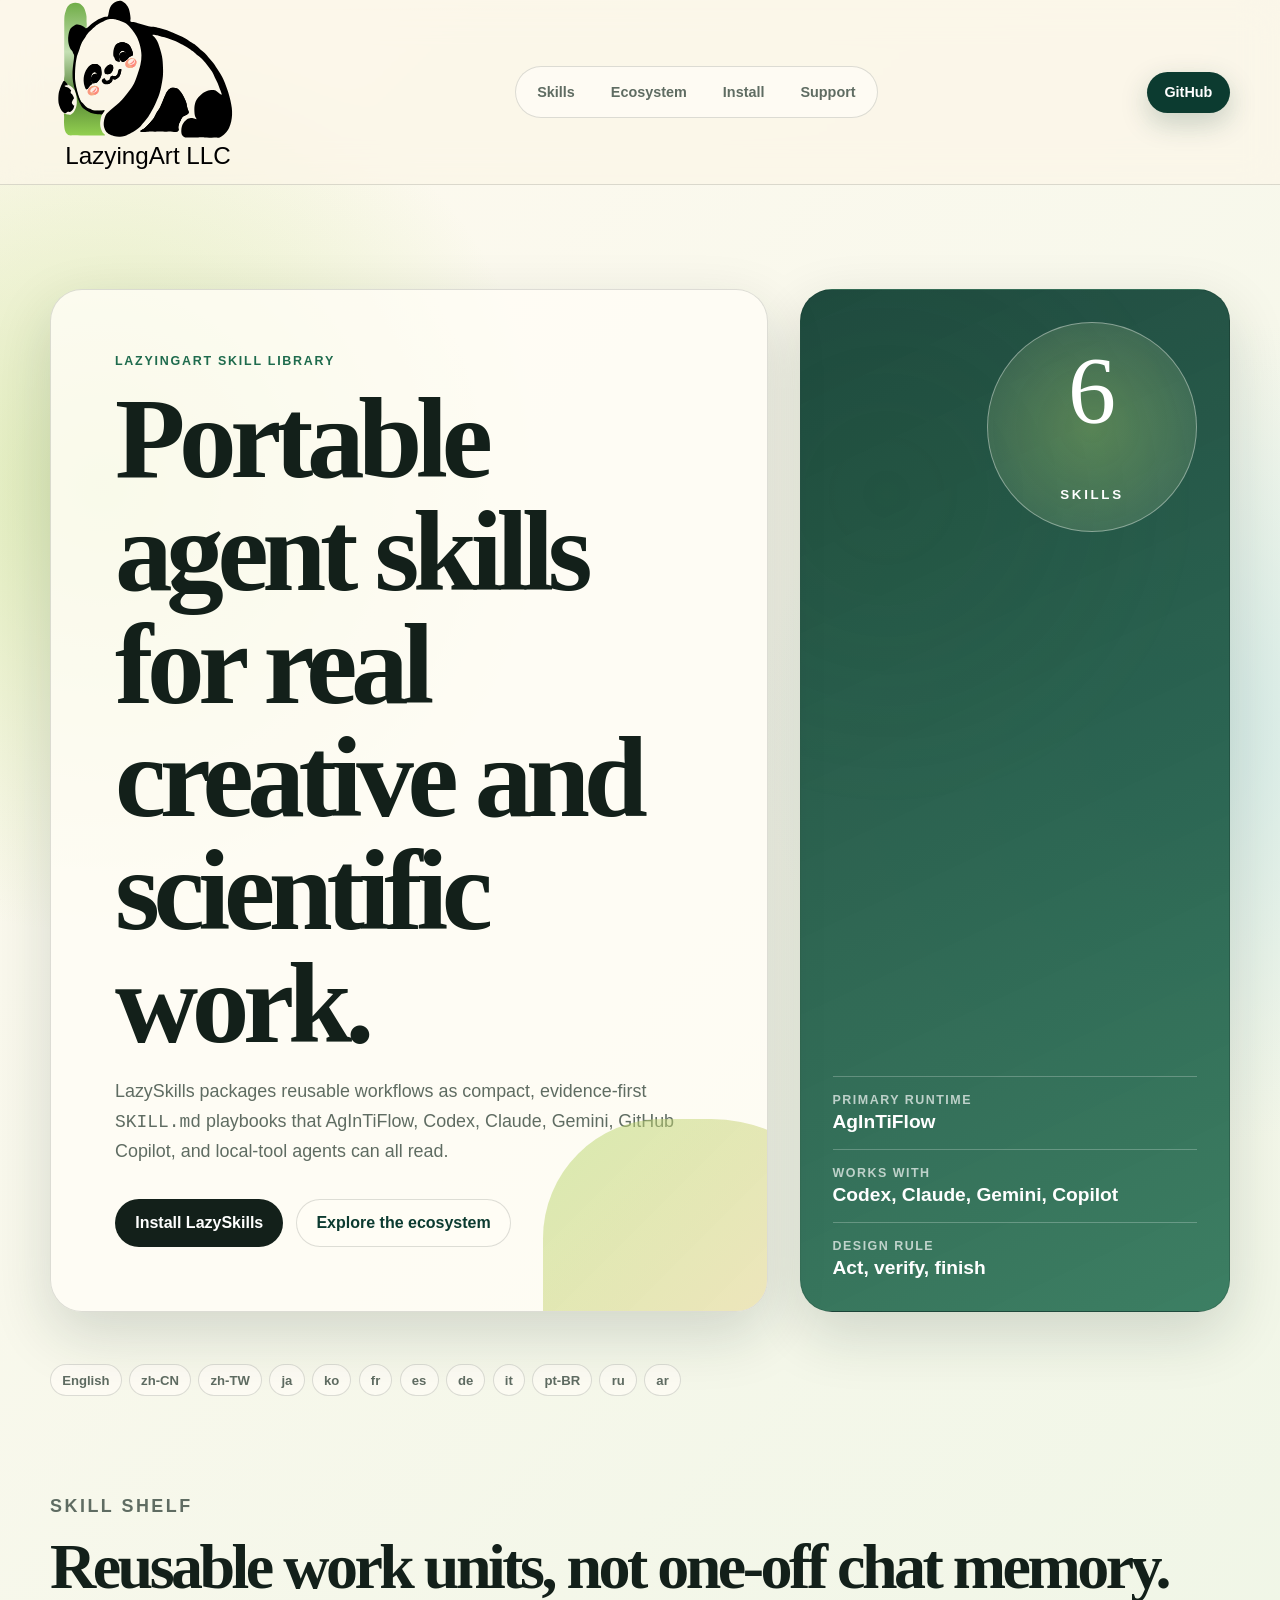
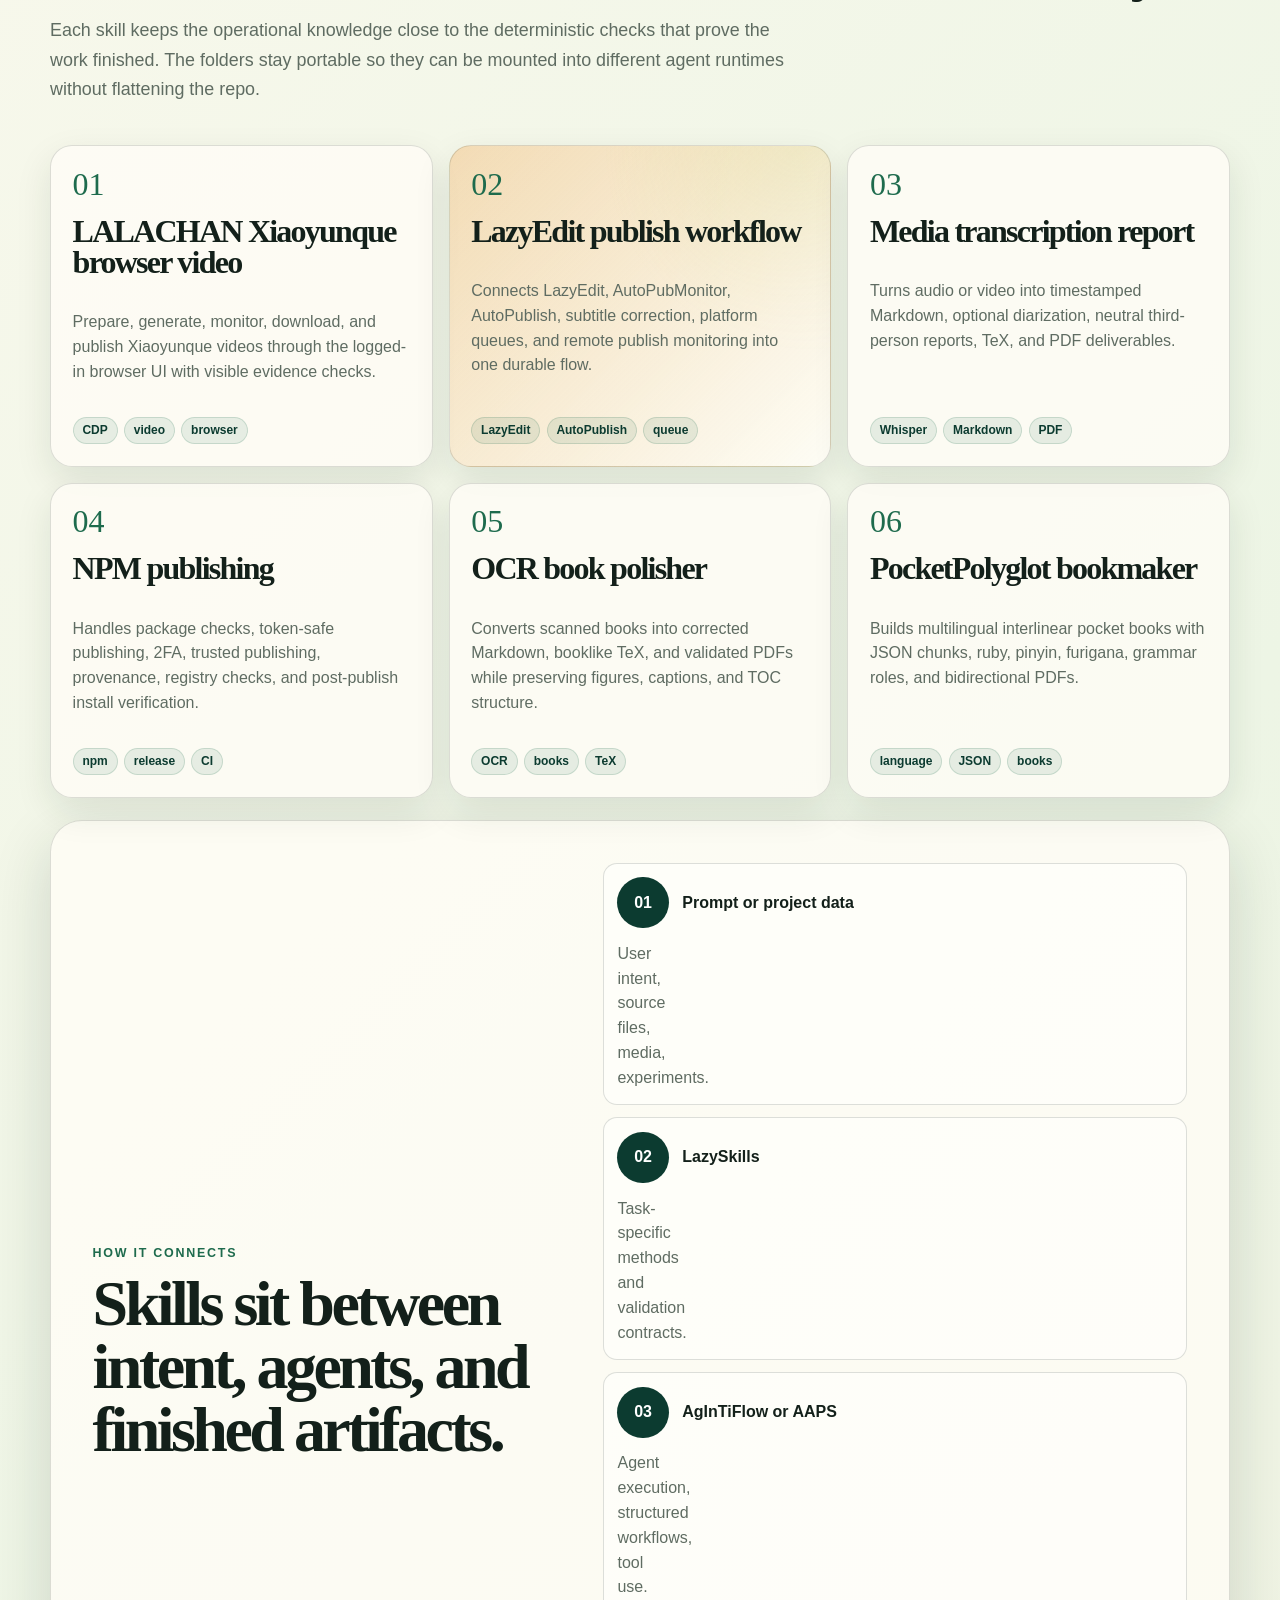
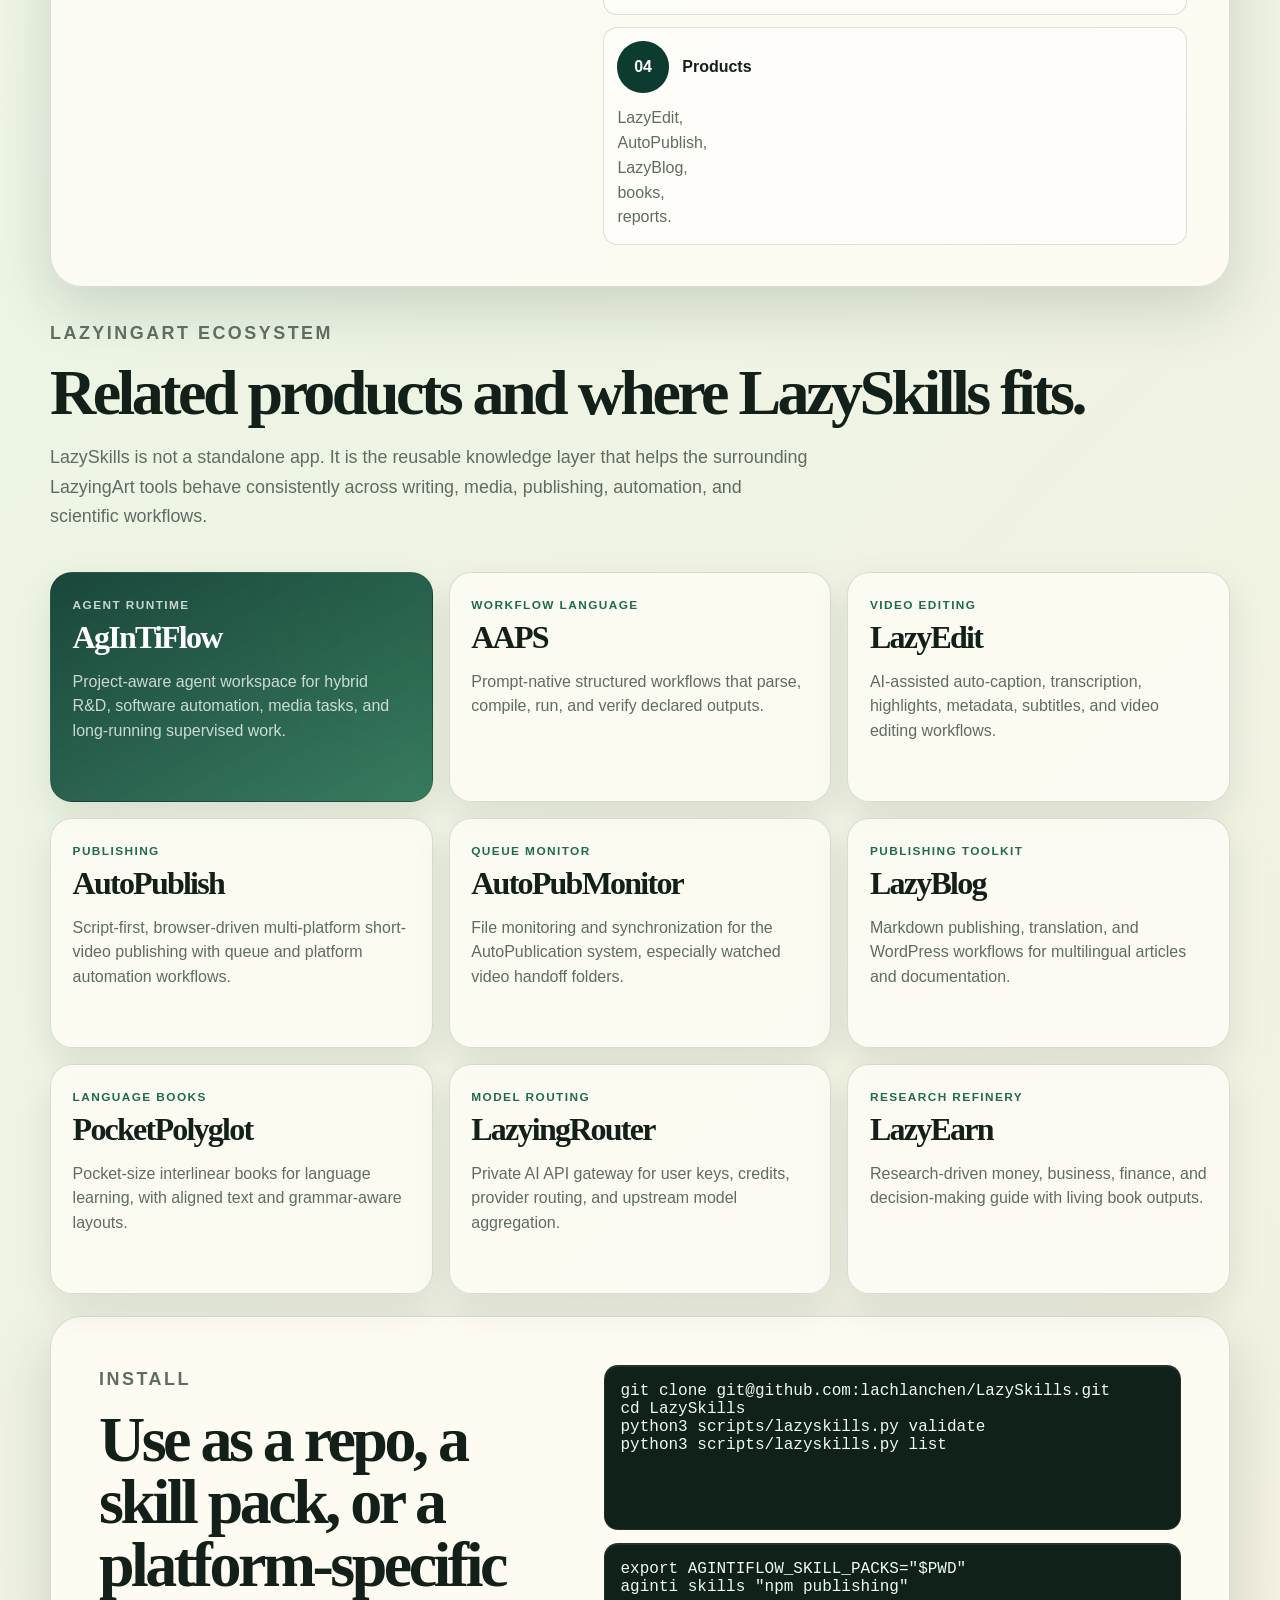
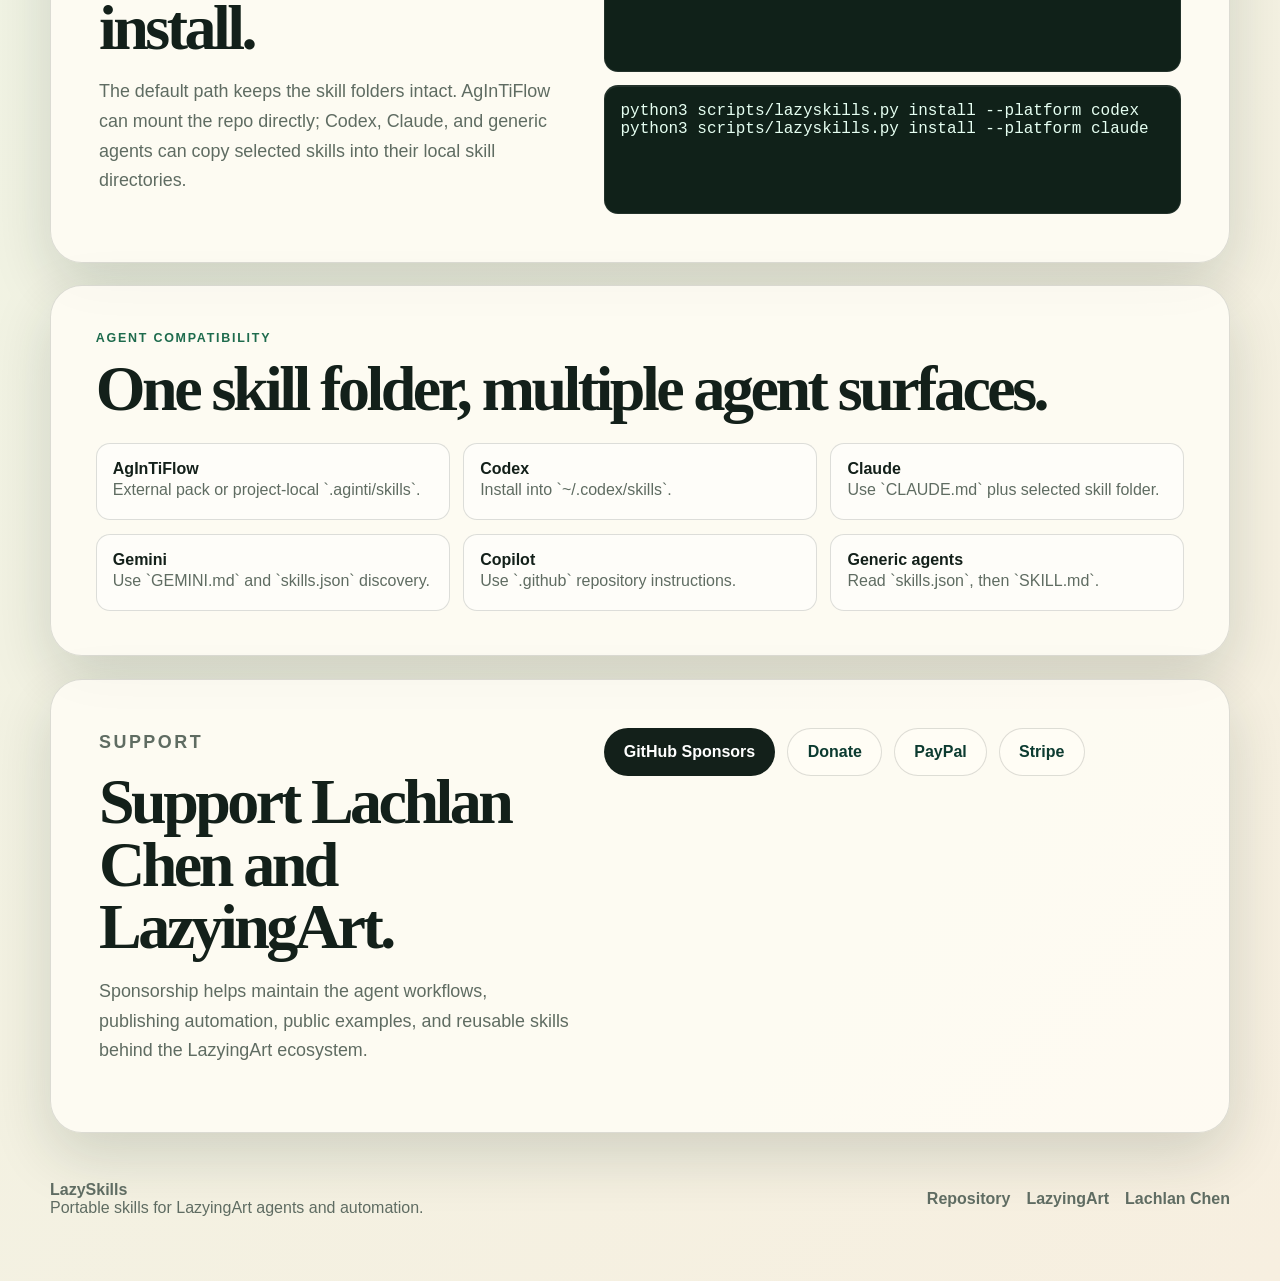
==== website/index.html @ 7372fc59 "Add LazySkills website" ====
<!doctype html>
<html lang="en">
  <head>
    <meta charset="utf-8">
    <meta name="viewport" content="width=device-width, initial-scale=1">
    <meta name="color-scheme" content="light">
    <meta
      name="description"
      content="LazySkills is the portable skill library for LazyingArt agents, creative automation, publishing, books, browser workflows, and evidence-based task completion."
    >
    <title>LazySkills | LazyingArt Agent Skills</title>
    <link rel="icon" href="assets/lazyingart-logo.svg" type="image/svg+xml">
    <link rel="stylesheet" href="styles.css">
  </head>
  <body>
    <a class="skip-link" href="#main">Skip to content</a>

    <header class="site-header">
      <nav class="nav-shell" aria-label="Primary navigation">
        <a class="brand" href="https://lazying.art" aria-label="LazyingArt home">
          <img src="assets/lazyingart-logo.svg" alt="LazyingArt logo">
        </a>
        <div class="nav-links">
          <a href="#skills">Skills</a>
          <a href="#ecosystem">Ecosystem</a>
          <a href="#install">Install</a>
          <a href="#support">Support</a>
        </div>
        <a class="nav-cta" href="https://github.com/lachlanchen/LazySkills">GitHub</a>
      </nav>
    </header>

    <main id="main">
      <section class="hero">
        <div class="hero-copy">
          <p class="eyebrow">LazyingArt skill library</p>
          <h1>Portable agent skills for real creative and scientific work.</h1>
          <p class="hero-lede">
            LazySkills packages reusable workflows as compact, evidence-first
            <code>SKILL.md</code> playbooks that AgInTiFlow, Codex, Claude, Gemini,
            GitHub Copilot, and local-tool agents can all read.
          </p>
          <div class="hero-actions" aria-label="Main actions">
            <a class="button primary" href="#install">Install LazySkills</a>
            <a class="button ghost" href="#ecosystem">Explore the ecosystem</a>
          </div>
        </div>
        <aside class="hero-card" aria-label="LazySkills summary">
          <div class="signal-ring">
            <span>6</span>
            <small>skills</small>
          </div>
          <dl class="hero-stats">
            <div>
              <dt>Primary runtime</dt>
              <dd>AgInTiFlow</dd>
            </div>
            <div>
              <dt>Works with</dt>
              <dd>Codex, Claude, Gemini, Copilot</dd>
            </div>
            <div>
              <dt>Design rule</dt>
              <dd>Act, verify, finish</dd>
            </div>
          </dl>
        </aside>
      </section>

      <section class="language-strip" aria-label="Readme languages">
        <a href="https://github.com/lachlanchen/LazySkills/blob/main/README.md">English</a>
        <a href="https://github.com/lachlanchen/LazySkills/blob/main/i18n/README.zh-CN.md">zh-CN</a>
        <a href="https://github.com/lachlanchen/LazySkills/blob/main/i18n/README.zh-TW.md">zh-TW</a>
        <a href="https://github.com/lachlanchen/LazySkills/blob/main/i18n/README.ja.md">ja</a>
        <a href="https://github.com/lachlanchen/LazySkills/blob/main/i18n/README.ko.md">ko</a>
        <a href="https://github.com/lachlanchen/LazySkills/blob/main/i18n/README.fr.md">fr</a>
        <a href="https://github.com/lachlanchen/LazySkills/blob/main/i18n/README.es.md">es</a>
        <a href="https://github.com/lachlanchen/LazySkills/blob/main/i18n/README.de.md">de</a>
        <a href="https://github.com/lachlanchen/LazySkills/blob/main/i18n/README.it.md">it</a>
        <a href="https://github.com/lachlanchen/LazySkills/blob/main/i18n/README.pt-BR.md">pt-BR</a>
        <a href="https://github.com/lachlanchen/LazySkills/blob/main/i18n/README.ru.md">ru</a>
        <a href="https://github.com/lachlanchen/LazySkills/blob/main/i18n/README.ar.md">ar</a>
      </section>

      <section class="section-intro" id="skills">
        <p class="eyebrow">Skill shelf</p>
        <h2>Reusable work units, not one-off chat memory.</h2>
        <p>
          Each skill keeps the operational knowledge close to the deterministic
          checks that prove the work finished. The folders stay portable so they
          can be mounted into different agent runtimes without flattening the repo.
        </p>
      </section>

      <section class="skill-grid" aria-label="LazySkills cards">
        <article class="skill-card">
          <span class="card-index">01</span>
          <h3>LALACHAN Xiaoyunque browser video</h3>
          <p>
            Prepare, generate, monitor, download, and publish Xiaoyunque videos
            through the logged-in browser UI with visible evidence checks.
          </p>
          <div class="tag-row">
            <span>CDP</span><span>video</span><span>browser</span>
          </div>
        </article>

        <article class="skill-card featured">
          <span class="card-index">02</span>
          <h3>LazyEdit publish workflow</h3>
          <p>
            Connects LazyEdit, AutoPubMonitor, AutoPublish, subtitle correction,
            platform queues, and remote publish monitoring into one durable flow.
          </p>
          <div class="tag-row">
            <span>LazyEdit</span><span>AutoPublish</span><span>queue</span>
          </div>
        </article>

        <article class="skill-card">
          <span class="card-index">03</span>
          <h3>Media transcription report</h3>
          <p>
            Turns audio or video into timestamped Markdown, optional diarization,
            neutral third-person reports, TeX, and PDF deliverables.
          </p>
          <div class="tag-row">
            <span>Whisper</span><span>Markdown</span><span>PDF</span>
          </div>
        </article>

        <article class="skill-card">
          <span class="card-index">04</span>
          <h3>NPM publishing</h3>
          <p>
            Handles package checks, token-safe publishing, 2FA, trusted publishing,
            provenance, registry checks, and post-publish install verification.
          </p>
          <div class="tag-row">
            <span>npm</span><span>release</span><span>CI</span>
          </div>
        </article>

        <article class="skill-card">
          <span class="card-index">05</span>
          <h3>OCR book polisher</h3>
          <p>
            Converts scanned books into corrected Markdown, booklike TeX, and
            validated PDFs while preserving figures, captions, and TOC structure.
          </p>
          <div class="tag-row">
            <span>OCR</span><span>books</span><span>TeX</span>
          </div>
        </article>

        <article class="skill-card">
          <span class="card-index">06</span>
          <h3>PocketPolyglot bookmaker</h3>
          <p>
            Builds multilingual interlinear pocket books with JSON chunks,
            ruby, pinyin, furigana, grammar roles, and bidirectional PDFs.
          </p>
          <div class="tag-row">
            <span>language</span><span>JSON</span><span>books</span>
          </div>
        </article>
      </section>

      <section class="workflow-band" aria-label="How LazySkills connects products">
        <div>
          <p class="eyebrow">How it connects</p>
          <h2>Skills sit between intent, agents, and finished artifacts.</h2>
        </div>
        <ol class="flow-steps">
          <li><strong>Prompt or project data</strong><span>User intent, source files, media, experiments.</span></li>
          <li><strong>LazySkills</strong><span>Task-specific methods and validation contracts.</span></li>
          <li><strong>AgInTiFlow or AAPS</strong><span>Agent execution, structured workflows, tool use.</span></li>
          <li><strong>Products</strong><span>LazyEdit, AutoPublish, LazyBlog, books, reports.</span></li>
        </ol>
      </section>

      <section class="section-intro" id="ecosystem">
        <p class="eyebrow">LazyingArt ecosystem</p>
        <h2>Related products and where LazySkills fits.</h2>
        <p>
          LazySkills is not a standalone app. It is the reusable knowledge layer
          that helps the surrounding LazyingArt tools behave consistently across
          writing, media, publishing, automation, and scientific workflows.
        </p>
      </section>

      <section class="ecosystem-grid" aria-label="LazyingArt products">
        <a class="product-card anchor-card" href="https://flow.lazying.art">
          <span>Agent runtime</span>
          <h3>AgInTiFlow</h3>
          <p>Project-aware agent workspace for hybrid R&amp;D, software automation, media tasks, and long-running supervised work.</p>
        </a>
        <a class="product-card" href="https://aaps.lazying.art">
          <span>Workflow language</span>
          <h3>AAPS</h3>
          <p>Prompt-native structured workflows that parse, compile, run, and verify declared outputs.</p>
        </a>
        <a class="product-card" href="https://studio.lazying.art/">
          <span>Video editing</span>
          <h3>LazyEdit</h3>
          <p>AI-assisted auto-caption, transcription, highlights, metadata, subtitles, and video editing workflows.</p>
        </a>
        <a class="product-card" href="https://github.com/lachlanchen/AutoPublish">
          <span>Publishing</span>
          <h3>AutoPublish</h3>
          <p>Script-first, browser-driven multi-platform short-video publishing with queue and platform automation workflows.</p>
        </a>
        <a class="product-card" href="https://github.com/lachlanchen/AutoPubMonitor">
          <span>Queue monitor</span>
          <h3>AutoPubMonitor</h3>
          <p>File monitoring and synchronization for the AutoPublication system, especially watched video handoff folders.</p>
        </a>
        <a class="product-card" href="https://blog.lazying.art">
          <span>Publishing toolkit</span>
          <h3>LazyBlog</h3>
          <p>Markdown publishing, translation, and WordPress workflows for multilingual articles and documentation.</p>
        </a>
        <a class="product-card" href="https://learn.lazying.art">
          <span>Language books</span>
          <h3>PocketPolyglot</h3>
          <p>Pocket-size interlinear books for language learning, with aligned text and grammar-aware layouts.</p>
        </a>
        <a class="product-card" href="https://router.lazying.art">
          <span>Model routing</span>
          <h3>LazyingRouter</h3>
          <p>Private AI API gateway for user keys, credits, provider routing, and upstream model aggregation.</p>
        </a>
        <a class="product-card" href="https://earn.lazying.art">
          <span>Research refinery</span>
          <h3>LazyEarn</h3>
          <p>Research-driven money, business, finance, and decision-making guide with living book outputs.</p>
        </a>
      </section>

      <section class="install-panel" id="install">
        <div>
          <p class="eyebrow">Install</p>
          <h2>Use as a repo, a skill pack, or a platform-specific install.</h2>
          <p>
            The default path keeps the skill folders intact. AgInTiFlow can mount
            the repo directly; Codex, Claude, and generic agents can copy selected
            skills into their local skill directories.
          </p>
        </div>
        <div class="code-stack">
          <pre><code>git clone git@github.com:lachlanchen/LazySkills.git
cd LazySkills
python3 scripts/lazyskills.py validate
python3 scripts/lazyskills.py list</code></pre>
          <pre><code>export AGINTIFLOW_SKILL_PACKS="$PWD"
aginti skills "npm publishing"</code></pre>
          <pre><code>python3 scripts/lazyskills.py install --platform codex
python3 scripts/lazyskills.py install --platform claude</code></pre>
        </div>
      </section>

      <section class="platform-panel">
        <p class="eyebrow">Agent compatibility</p>
        <h2>One skill folder, multiple agent surfaces.</h2>
        <div class="platform-grid">
          <div><strong>AgInTiFlow</strong><span>External pack or project-local `.aginti/skills`.</span></div>
          <div><strong>Codex</strong><span>Install into `~/.codex/skills`.</span></div>
          <div><strong>Claude</strong><span>Use `CLAUDE.md` plus selected skill folder.</span></div>
          <div><strong>Gemini</strong><span>Use `GEMINI.md` and `skills.json` discovery.</span></div>
          <div><strong>Copilot</strong><span>Use `.github` repository instructions.</span></div>
          <div><strong>Generic agents</strong><span>Read `skills.json`, then `SKILL.md`.</span></div>
        </div>
      </section>

      <section class="support-panel" id="support">
        <div>
          <p class="eyebrow">Support</p>
          <h2>Support Lachlan Chen and LazyingArt.</h2>
          <p>
            Sponsorship helps maintain the agent workflows, publishing automation,
            public examples, and reusable skills behind the LazyingArt ecosystem.
          </p>
        </div>
        <div class="support-actions">
          <a class="button primary" href="https://github.com/sponsors/lachlanchen">GitHub Sponsors</a>
          <a class="button ghost" href="https://chat.lazying.art/donate">Donate</a>
          <a class="button ghost" href="https://paypal.me/RongzhouChen">PayPal</a>
          <a class="button ghost" href="https://buy.stripe.com/aFadR8gIaflgfQV6T4fw400">Stripe</a>
        </div>
      </section>
    </main>

    <footer class="site-footer">
      <div>
        <strong>LazySkills</strong>
        <span>Portable skills for LazyingArt agents and automation.</span>
      </div>
      <div class="footer-links">
        <a href="https://github.com/lachlanchen/LazySkills">Repository</a>
        <a href="https://lazying.art">LazyingArt</a>
        <a href="https://github.com/lachlanchen">Lachlan Chen</a>
      </div>
    </footer>
  </body>
</html>
---- website/styles.css ----
:root {
  --ink: #13201a;
  --muted: #5f6c62;
  --paper: #fbf6e8;
  --paper-strong: #fffdf6;
  --bamboo: #1e6b4d;
  --bamboo-dark: #0c3b30;
  --leaf: #b8d973;
  --sun: #f2b66d;
  --sky: #cde8e6;
  --line: rgba(19, 32, 26, 0.14);
  --shadow: 0 22px 60px rgba(20, 46, 34, 0.16);
  --radius-xl: 32px;
  --radius-lg: 22px;
  --radius-md: 14px;
  font-family: "Avenir Next", "Trebuchet MS", "Segoe UI", sans-serif;
}

* {
  box-sizing: border-box;
}

html {
  scroll-behavior: smooth;
}

body {
  margin: 0;
  color: var(--ink);
  background:
    radial-gradient(circle at 8% 8%, rgba(184, 217, 115, 0.45), transparent 28rem),
    radial-gradient(circle at 92% 12%, rgba(205, 232, 230, 0.8), transparent 26rem),
    linear-gradient(135deg, #fffaf0 0%, #edf5e5 48%, #f7efe0 100%);
  min-height: 100vh;
}

body::before {
  content: "";
  position: fixed;
  inset: 0;
  pointer-events: none;
  opacity: 0.35;
  background-image:
    linear-gradient(120deg, rgba(30, 107, 77, 0.05) 0 1px, transparent 1px 22px),
    linear-gradient(30deg, rgba(19, 32, 26, 0.04) 0 1px, transparent 1px 28px);
  z-index: -1;
}

a {
  color: inherit;
}

code,
pre {
  font-family: "SFMono-Regular", "Cascadia Mono", "Liberation Mono", monospace;
}

.skip-link {
  position: absolute;
  left: 1rem;
  top: -4rem;
  z-index: 10;
  background: var(--ink);
  color: white;
  padding: 0.7rem 1rem;
  border-radius: var(--radius-md);
}

.skip-link:focus {
  top: 1rem;
}

.site-header {
  position: sticky;
  top: 0;
  z-index: 5;
  backdrop-filter: blur(18px);
  background: rgba(251, 246, 232, 0.72);
  border-bottom: 1px solid var(--line);
}

.nav-shell,
.hero,
.language-strip,
.section-intro,
.skill-grid,
.workflow-band,
.ecosystem-grid,
.install-panel,
.platform-panel,
.support-panel,
.site-footer {
  width: min(1180px, calc(100% - 40px));
  margin-inline: auto;
}

.nav-shell {
  min-height: 78px;
  display: flex;
  align-items: center;
  justify-content: space-between;
  gap: 1rem;
}

.brand {
  display: inline-flex;
  align-items: center;
  text-decoration: none;
}

.brand img {
  width: 196px;
  max-width: 42vw;
  height: auto;
}

.nav-links {
  display: flex;
  align-items: center;
  gap: 0.25rem;
  padding: 0.35rem;
  border: 1px solid var(--line);
  border-radius: 999px;
  background: rgba(255, 253, 246, 0.75);
}

.nav-links a,
.nav-cta {
  text-decoration: none;
  font-weight: 800;
  font-size: 0.9rem;
}

.nav-links a {
  padding: 0.72rem 1rem;
  border-radius: 999px;
  color: var(--muted);
}

.nav-links a:hover {
  background: rgba(30, 107, 77, 0.1);
  color: var(--bamboo-dark);
}

.nav-cta {
  color: #fff;
  background: var(--bamboo-dark);
  padding: 0.78rem 1.1rem;
  border-radius: 999px;
  box-shadow: 0 10px 28px rgba(12, 59, 48, 0.22);
}

.hero {
  display: grid;
  grid-template-columns: minmax(0, 1.25fr) minmax(320px, 0.75fr);
  gap: 2rem;
  padding: 6.5rem 0 2rem;
  align-items: stretch;
}

.hero-copy,
.hero-card,
.workflow-band,
.install-panel,
.platform-panel,
.support-panel {
  border: 1px solid var(--line);
  background: rgba(255, 253, 246, 0.82);
  box-shadow: var(--shadow);
}

.hero-copy {
  padding: clamp(2.2rem, 5vw, 4.6rem);
  border-radius: var(--radius-xl);
  position: relative;
  overflow: hidden;
}

.hero-copy::after {
  content: "";
  position: absolute;
  width: 20rem;
  height: 20rem;
  border-radius: 44% 56% 62% 38%;
  right: -6rem;
  bottom: -8rem;
  background: linear-gradient(135deg, rgba(184, 217, 115, 0.55), rgba(242, 182, 109, 0.36));
}

.eyebrow {
  margin: 0 0 0.85rem;
  text-transform: uppercase;
  letter-spacing: 0.14em;
  font-weight: 900;
  color: var(--bamboo);
  font-size: 0.78rem;
}

h1,
h2,
h3 {
  margin: 0;
  line-height: 0.98;
  letter-spacing: -0.055em;
  font-family: Georgia, "Palatino Linotype", serif;
}

h1 {
  max-width: 860px;
  font-size: clamp(3.2rem, 9vw, 7.6rem);
}

h2 {
  font-size: clamp(2.2rem, 5vw, 4.3rem);
}

h3 {
  font-size: clamp(1.4rem, 2.6vw, 2rem);
}

.hero-lede,
.section-intro p,
.install-panel p,
.support-panel p {
  max-width: 760px;
  color: var(--muted);
  font-size: clamp(1.05rem, 1.4vw, 1.28rem);
  line-height: 1.65;
}

.hero-actions {
  position: relative;
  z-index: 1;
  display: flex;
  flex-wrap: wrap;
  gap: 0.8rem;
  margin-top: 2rem;
}

.button {
  display: inline-flex;
  justify-content: center;
  align-items: center;
  min-height: 48px;
  padding: 0.85rem 1.2rem;
  border-radius: 999px;
  text-decoration: none;
  font-weight: 900;
  border: 1px solid transparent;
}

.button.primary {
  background: var(--ink);
  color: #fff;
}

.button.ghost {
  color: var(--bamboo-dark);
  background: rgba(255, 253, 246, 0.7);
  border-color: var(--line);
}

.hero-card {
  border-radius: var(--radius-xl);
  padding: 2rem;
  display: grid;
  align-content: space-between;
  min-height: 480px;
  background:
    linear-gradient(155deg, rgba(12, 59, 48, 0.92), rgba(30, 107, 77, 0.86)),
    radial-gradient(circle at 20% 20%, rgba(184, 217, 115, 0.4), transparent 20rem);
  color: #fff;
}

.signal-ring {
  width: 210px;
  aspect-ratio: 1;
  border: 1px solid rgba(255, 255, 255, 0.38);
  border-radius: 50%;
  display: grid;
  place-items: center;
  justify-self: end;
  background: radial-gradient(circle, rgba(184, 217, 115, 0.35), rgba(255, 255, 255, 0.08));
}

.signal-ring span {
  display: block;
  font-size: 6rem;
  line-height: 0.8;
  font-family: Georgia, "Palatino Linotype", serif;
}

.signal-ring small {
  display: block;
  text-transform: uppercase;
  letter-spacing: 0.2em;
  font-weight: 900;
}

.hero-stats {
  display: grid;
  gap: 1rem;
  margin: 0;
}

.hero-stats div {
  padding-top: 1rem;
  border-top: 1px solid rgba(255, 255, 255, 0.24);
}

.hero-stats dt {
  color: rgba(255, 255, 255, 0.68);
  font-size: 0.78rem;
  text-transform: uppercase;
  letter-spacing: 0.12em;
  font-weight: 900;
}

.hero-stats dd {
  margin: 0.25rem 0 0;
  font-size: 1.2rem;
  font-weight: 900;
}

.language-strip {
  display: flex;
  flex-wrap: wrap;
  gap: 0.45rem;
  padding: 1.25rem 0 4rem;
}

.language-strip a {
  text-decoration: none;
  border: 1px solid var(--line);
  background: rgba(255, 253, 246, 0.68);
  padding: 0.48rem 0.7rem;
  border-radius: 999px;
  font-size: 0.82rem;
  font-weight: 900;
  color: var(--muted);
}

.section-intro {
  padding: 2rem 0 1.4rem;
}

.skill-grid {
  display: grid;
  grid-template-columns: repeat(3, minmax(0, 1fr));
  gap: 1rem;
}

.skill-card,
.product-card {
  border: 1px solid var(--line);
  border-radius: var(--radius-lg);
  background: rgba(255, 253, 246, 0.78);
  box-shadow: 0 14px 36px rgba(20, 46, 34, 0.1);
}

.skill-card {
  padding: 1.35rem;
  min-height: 300px;
  display: flex;
  flex-direction: column;
  gap: 1rem;
}

.skill-card.featured {
  background:
    linear-gradient(135deg, rgba(242, 182, 109, 0.42), rgba(255, 253, 246, 0.88)),
    radial-gradient(circle at 95% 0%, rgba(184, 217, 115, 0.42), transparent 13rem);
}

.card-index {
  color: var(--bamboo);
  font-family: Georgia, "Palatino Linotype", serif;
  font-size: 2rem;
  line-height: 1;
}

.skill-card p,
.product-card p,
.flow-steps span,
.platform-grid span {
  color: var(--muted);
  line-height: 1.55;
}

.tag-row {
  display: flex;
  flex-wrap: wrap;
  gap: 0.4rem;
  margin-top: auto;
}

.tag-row span {
  font-size: 0.75rem;
  font-weight: 900;
  color: var(--bamboo-dark);
  background: rgba(30, 107, 77, 0.1);
  border: 1px solid rgba(30, 107, 77, 0.16);
  padding: 0.35rem 0.55rem;
  border-radius: 999px;
}

.workflow-band {
  margin-top: 1.4rem;
  padding: clamp(1.5rem, 4vw, 2.6rem);
  border-radius: var(--radius-xl);
  display: grid;
  grid-template-columns: 0.9fr 1.1fr;
  gap: 2rem;
  align-items: center;
}

.flow-steps {
  list-style: none;
  margin: 0;
  padding: 0;
  display: grid;
  gap: 0.75rem;
  counter-reset: flow;
}

.flow-steps li {
  counter-increment: flow;
  display: grid;
  grid-template-columns: 3.2rem 1fr;
  gap: 0.85rem;
  align-items: center;
  padding: 0.85rem;
  border: 1px solid var(--line);
  border-radius: var(--radius-md);
  background: rgba(255, 255, 255, 0.52);
}

.flow-steps li::before {
  content: counter(flow, decimal-leading-zero);
  display: grid;
  place-items: center;
  width: 3.2rem;
  aspect-ratio: 1;
  border-radius: 50%;
  background: var(--bamboo-dark);
  color: #fff;
  font-weight: 900;
}

.flow-steps strong,
.flow-steps span {
  display: block;
}

.ecosystem-grid {
  display: grid;
  grid-template-columns: repeat(3, minmax(0, 1fr));
  gap: 1rem;
}

.product-card {
  display: block;
  min-height: 230px;
  padding: 1.35rem;
  text-decoration: none;
  transition: transform 180ms ease, box-shadow 180ms ease, border-color 180ms ease;
}

.product-card:hover {
  transform: translateY(-4px);
  border-color: rgba(30, 107, 77, 0.45);
  box-shadow: 0 24px 58px rgba(20, 46, 34, 0.16);
}

.product-card span {
  color: var(--bamboo);
  text-transform: uppercase;
  letter-spacing: 0.12em;
  font-weight: 900;
  font-size: 0.74rem;
}

.product-card h3 {
  margin-top: 0.6rem;
}

.anchor-card {
  background:
    linear-gradient(150deg, rgba(12, 59, 48, 0.94), rgba(30, 107, 77, 0.88)),
    radial-gradient(circle at 90% 20%, rgba(184, 217, 115, 0.35), transparent 10rem);
  color: #fff;
}

.anchor-card p,
.anchor-card span {
  color: rgba(255, 255, 255, 0.76);
}

.install-panel,
.support-panel {
  margin-top: 1.4rem;
  padding: clamp(1.5rem, 4vw, 3rem);
  border-radius: var(--radius-xl);
  display: grid;
  grid-template-columns: 0.9fr 1.1fr;
  gap: 2rem;
}

.code-stack {
  display: grid;
  gap: 0.8rem;
}

pre {
  margin: 0;
  padding: 1rem;
  overflow-x: auto;
  border-radius: var(--radius-md);
  color: #e6fff2;
  background: #102119;
  border: 1px solid rgba(255, 255, 255, 0.08);
  box-shadow: inset 0 1px rgba(255, 255, 255, 0.08);
}

.platform-panel {
  margin-top: 1.4rem;
  padding: clamp(1.5rem, 4vw, 2.8rem);
  border-radius: var(--radius-xl);
}

.platform-grid {
  display: grid;
  grid-template-columns: repeat(3, minmax(0, 1fr));
  gap: 0.85rem;
  margin-top: 1.4rem;
}

.platform-grid div {
  padding: 1rem;
  border: 1px solid var(--line);
  border-radius: var(--radius-md);
  background: rgba(255, 255, 255, 0.5);
}

.platform-grid strong,
.platform-grid span {
  display: block;
}

.support-actions {
  display: flex;
  flex-wrap: wrap;
  align-content: start;
  gap: 0.75rem;
}

.site-footer {
  padding: 3rem 0 4rem;
  display: flex;
  align-items: center;
  justify-content: space-between;
  gap: 1rem;
  color: var(--muted);
}

.site-footer strong,
.site-footer span {
  display: block;
}

.footer-links {
  display: flex;
  flex-wrap: wrap;
  gap: 1rem;
}

.footer-links a {
  font-weight: 900;
  text-decoration: none;
}

@media (max-width: 900px) {
  .nav-shell {
    flex-wrap: wrap;
    padding: 0.85rem 0;
  }

  .nav-links {
    order: 3;
    width: 100%;
    justify-content: center;
    overflow-x: auto;
  }

  .hero,
  .workflow-band,
  .install-panel,
  .support-panel {
    grid-template-columns: 1fr;
  }

  .hero {
    padding-top: 3rem;
  }

  .hero-card {
    min-height: 360px;
  }

  .skill-grid,
  .ecosystem-grid,
  .platform-grid {
    grid-template-columns: 1fr;
  }

  .site-footer {
    align-items: flex-start;
    flex-direction: column;
  }
}

@media (max-width: 560px) {
  .nav-shell,
  .hero,
  .language-strip,
  .section-intro,
  .skill-grid,
  .workflow-band,
  .ecosystem-grid,
  .install-panel,
  .platform-panel,
  .support-panel,
  .site-footer {
    width: min(100% - 24px, 1180px);
  }

  .nav-links a {
    padding-inline: 0.72rem;
  }

  .signal-ring {
    width: 170px;
    justify-self: start;
  }

  h1 {
    font-size: clamp(2.8rem, 16vw, 4.8rem);
  }
}
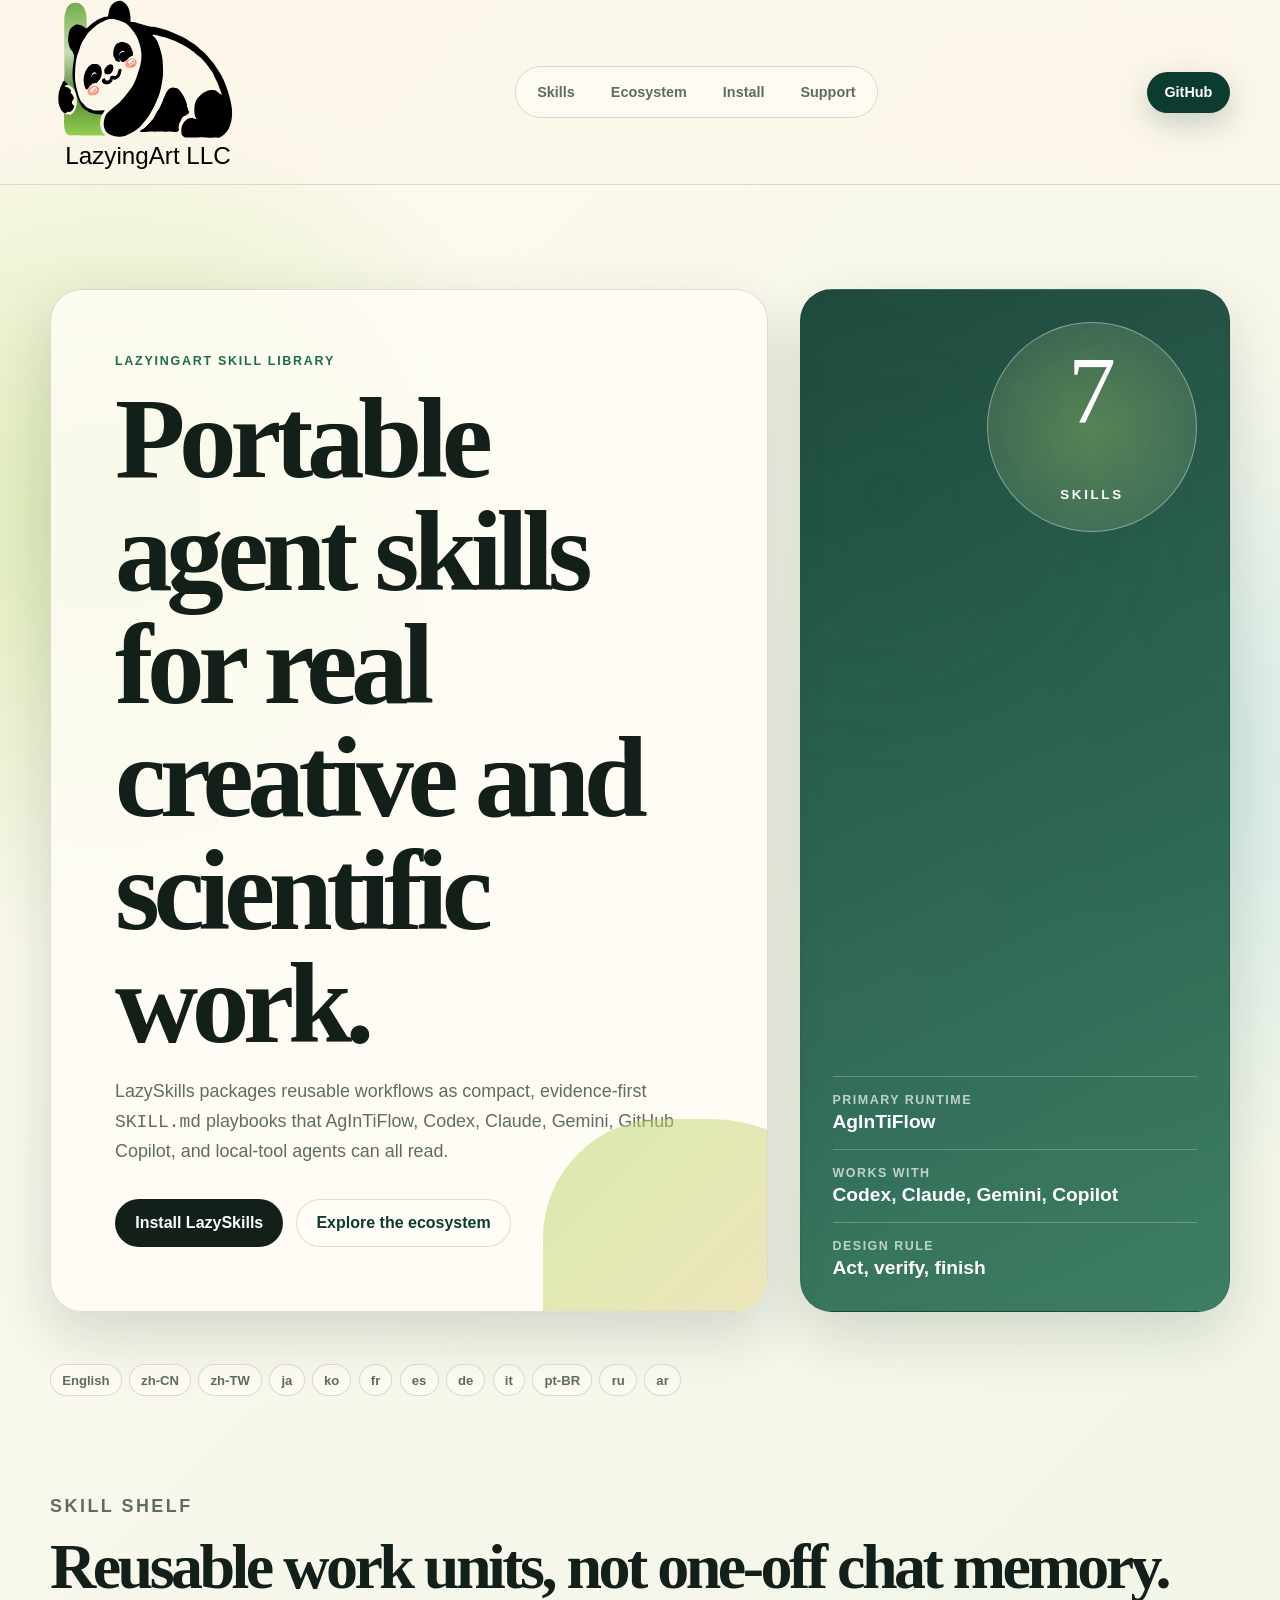
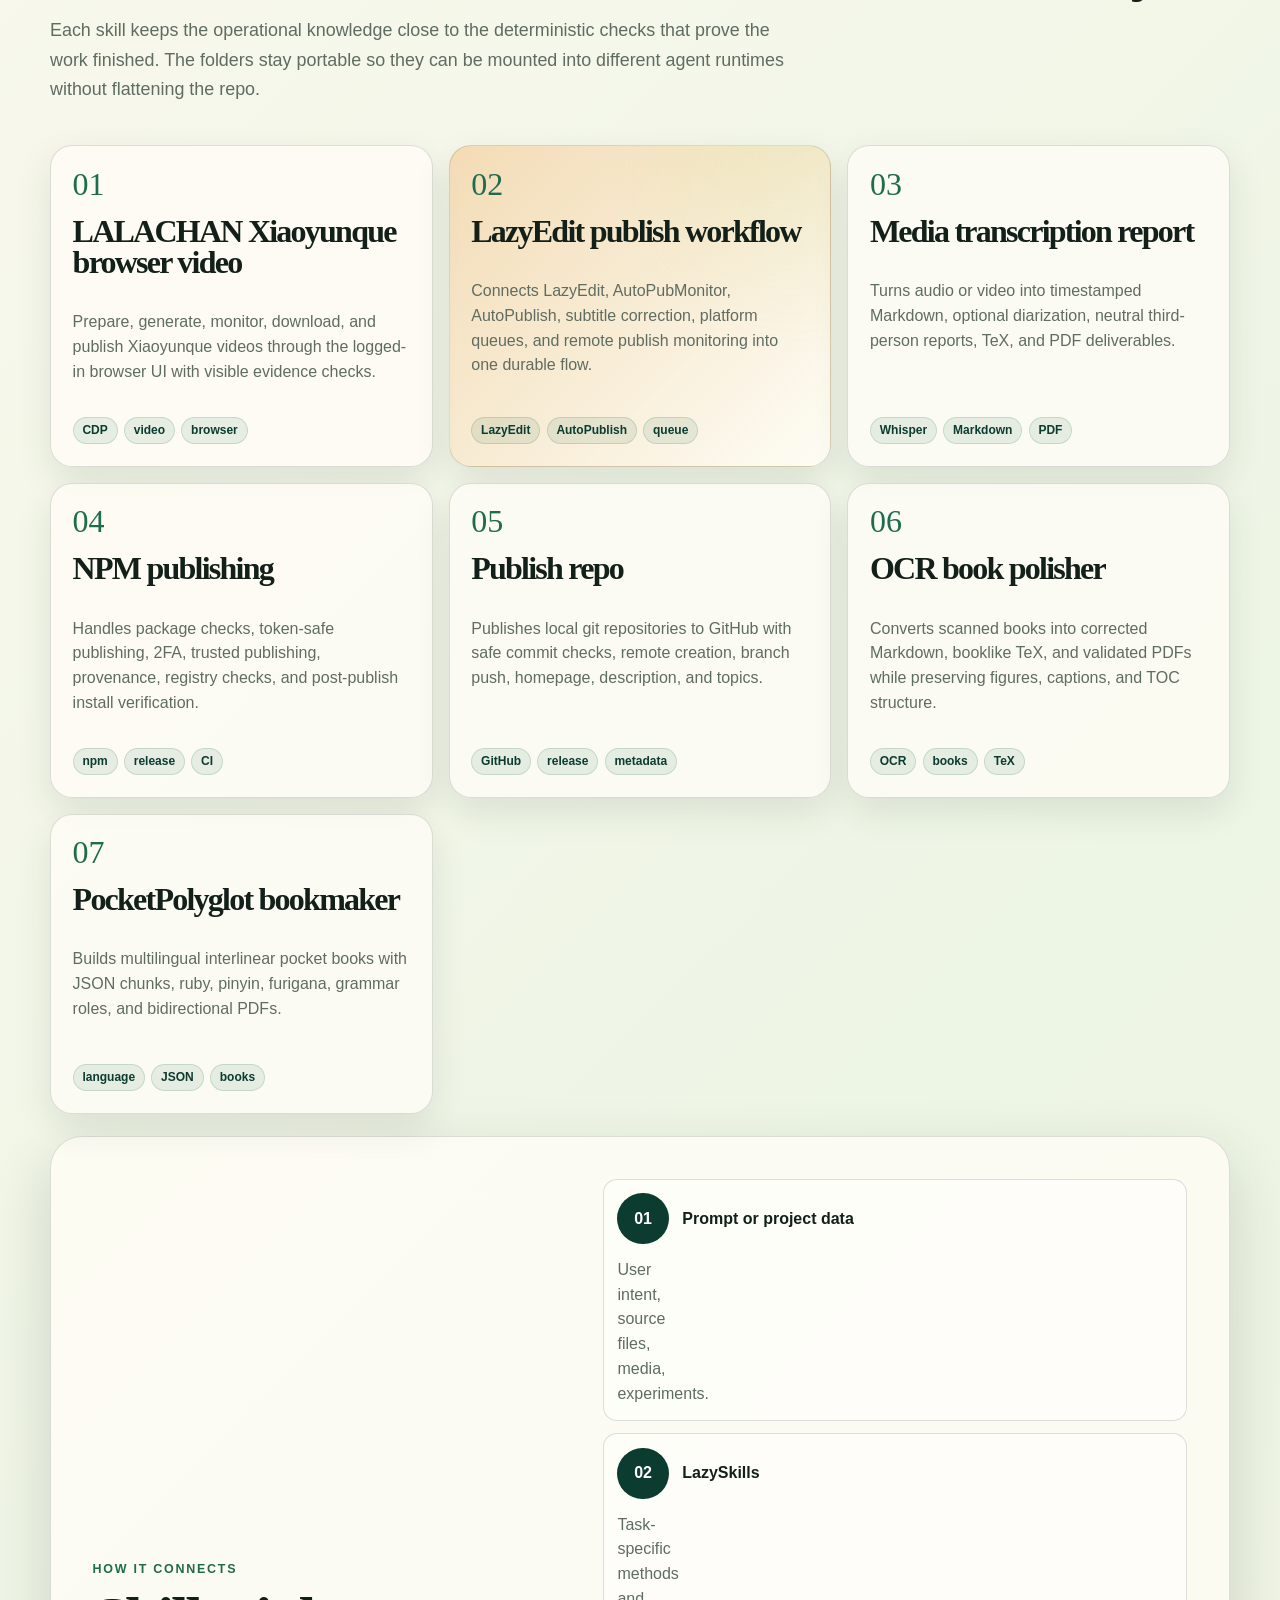
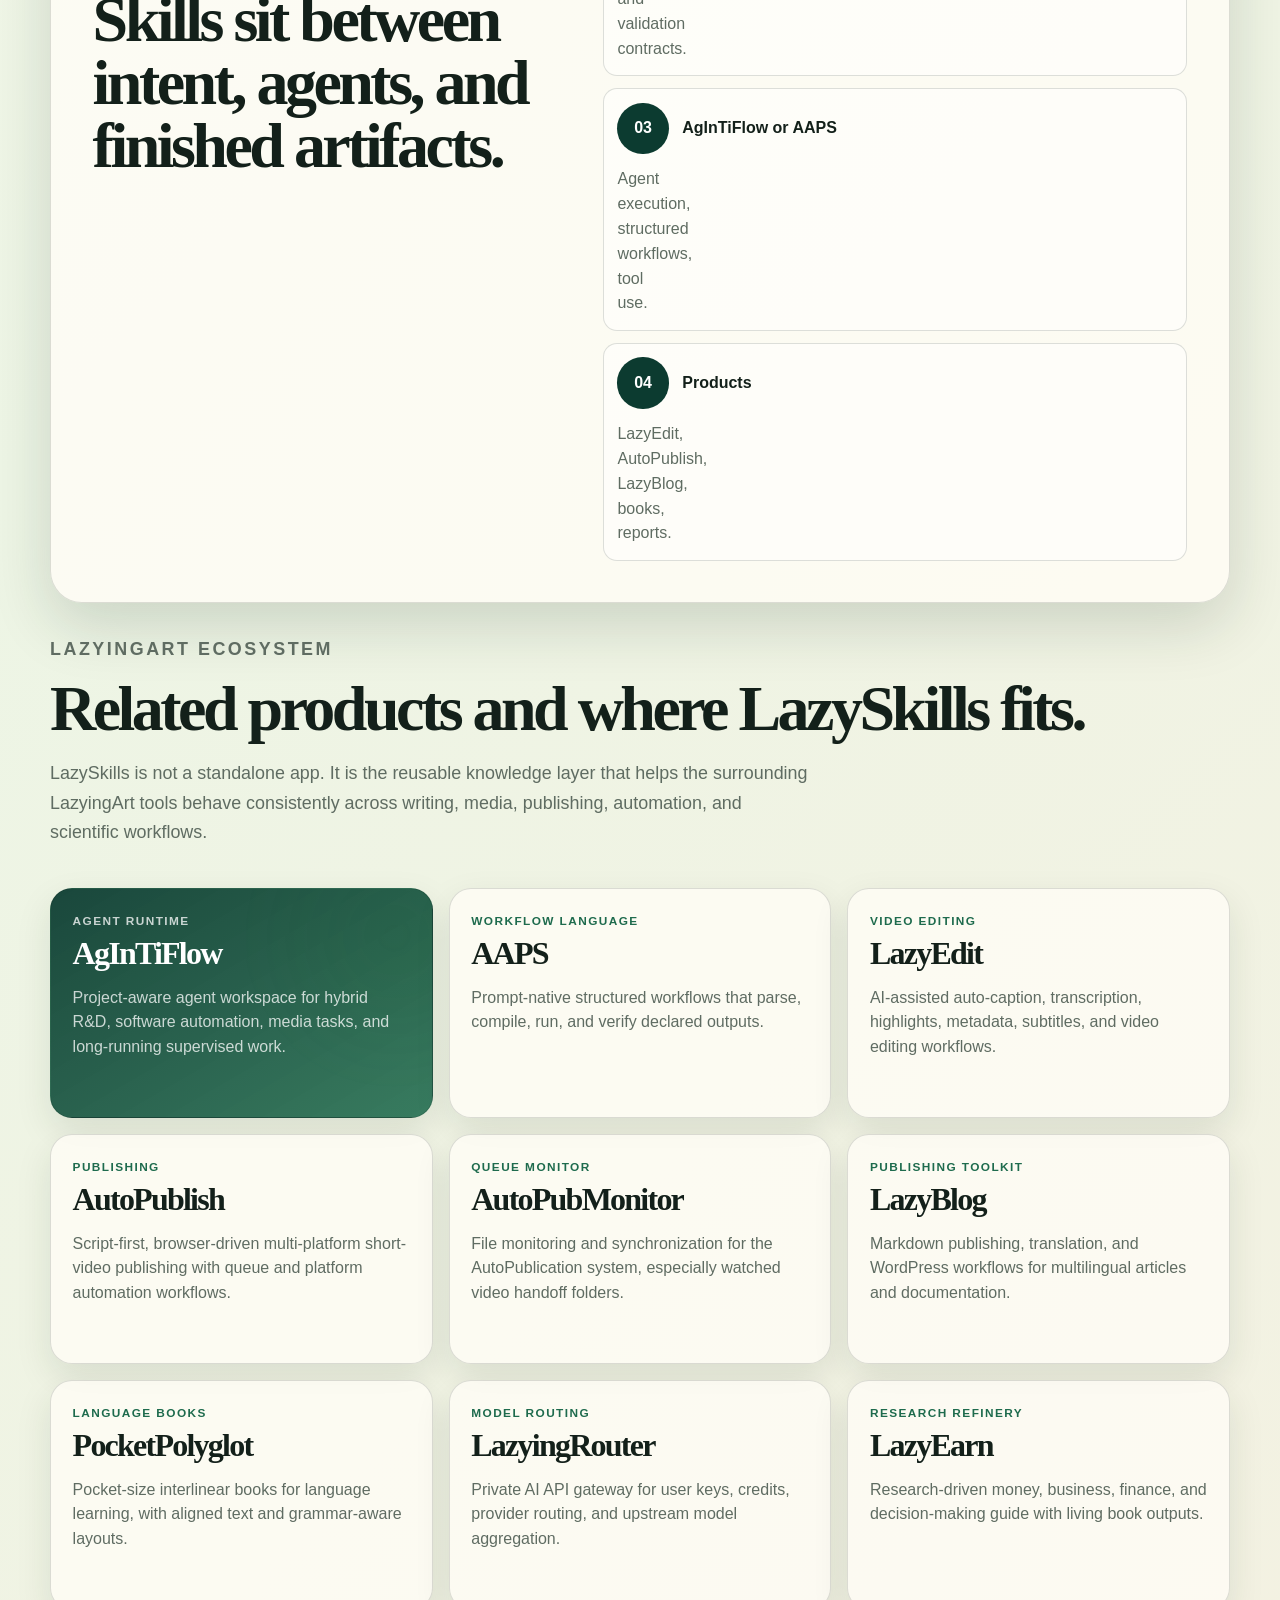
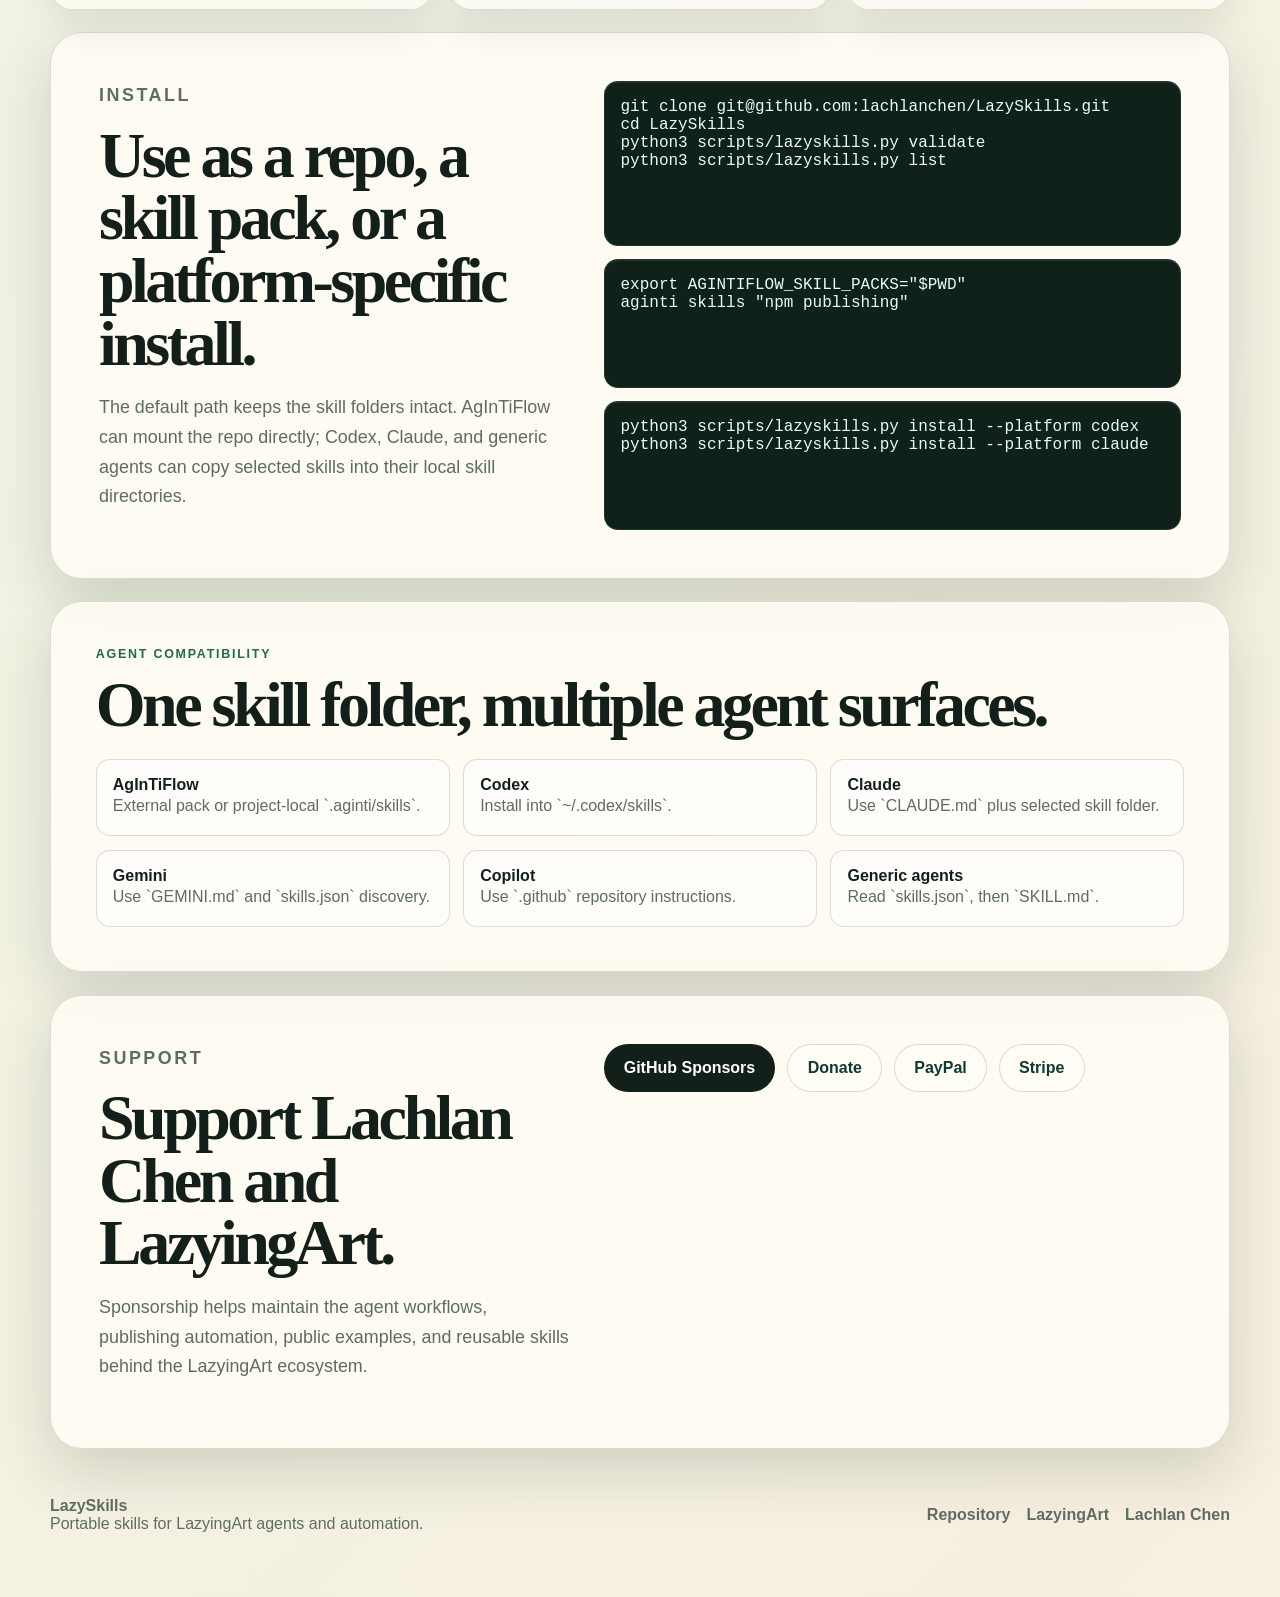
==== commit 204ccb48: "Add publish repo skill" ====
--- a/website/index.html
+++ b/website/index.html
@@ -47,7 +47,7 @@
         </div>
         <aside class="hero-card" aria-label="LazySkills summary">
           <div class="signal-ring">
-            <span>6</span>
+            <span>7</span>
             <small>skills</small>
           </div>
           <dl class="hero-stats">
@@ -143,6 +143,18 @@
 
         <article class="skill-card">
           <span class="card-index">05</span>
+          <h3>Publish repo</h3>
+          <p>
+            Publishes local git repositories to GitHub with safe commit checks,
+            remote creation, branch push, homepage, description, and topics.
+          </p>
+          <div class="tag-row">
+            <span>GitHub</span><span>release</span><span>metadata</span>
+          </div>
+        </article>
+
+        <article class="skill-card">
+          <span class="card-index">06</span>
           <h3>OCR book polisher</h3>
           <p>
             Converts scanned books into corrected Markdown, booklike TeX, and
@@ -154,7 +166,7 @@
         </article>
 
         <article class="skill-card">
-          <span class="card-index">06</span>
+          <span class="card-index">07</span>
           <h3>PocketPolyglot bookmaker</h3>
           <p>
             Builds multilingual interlinear pocket books with JSON chunks,
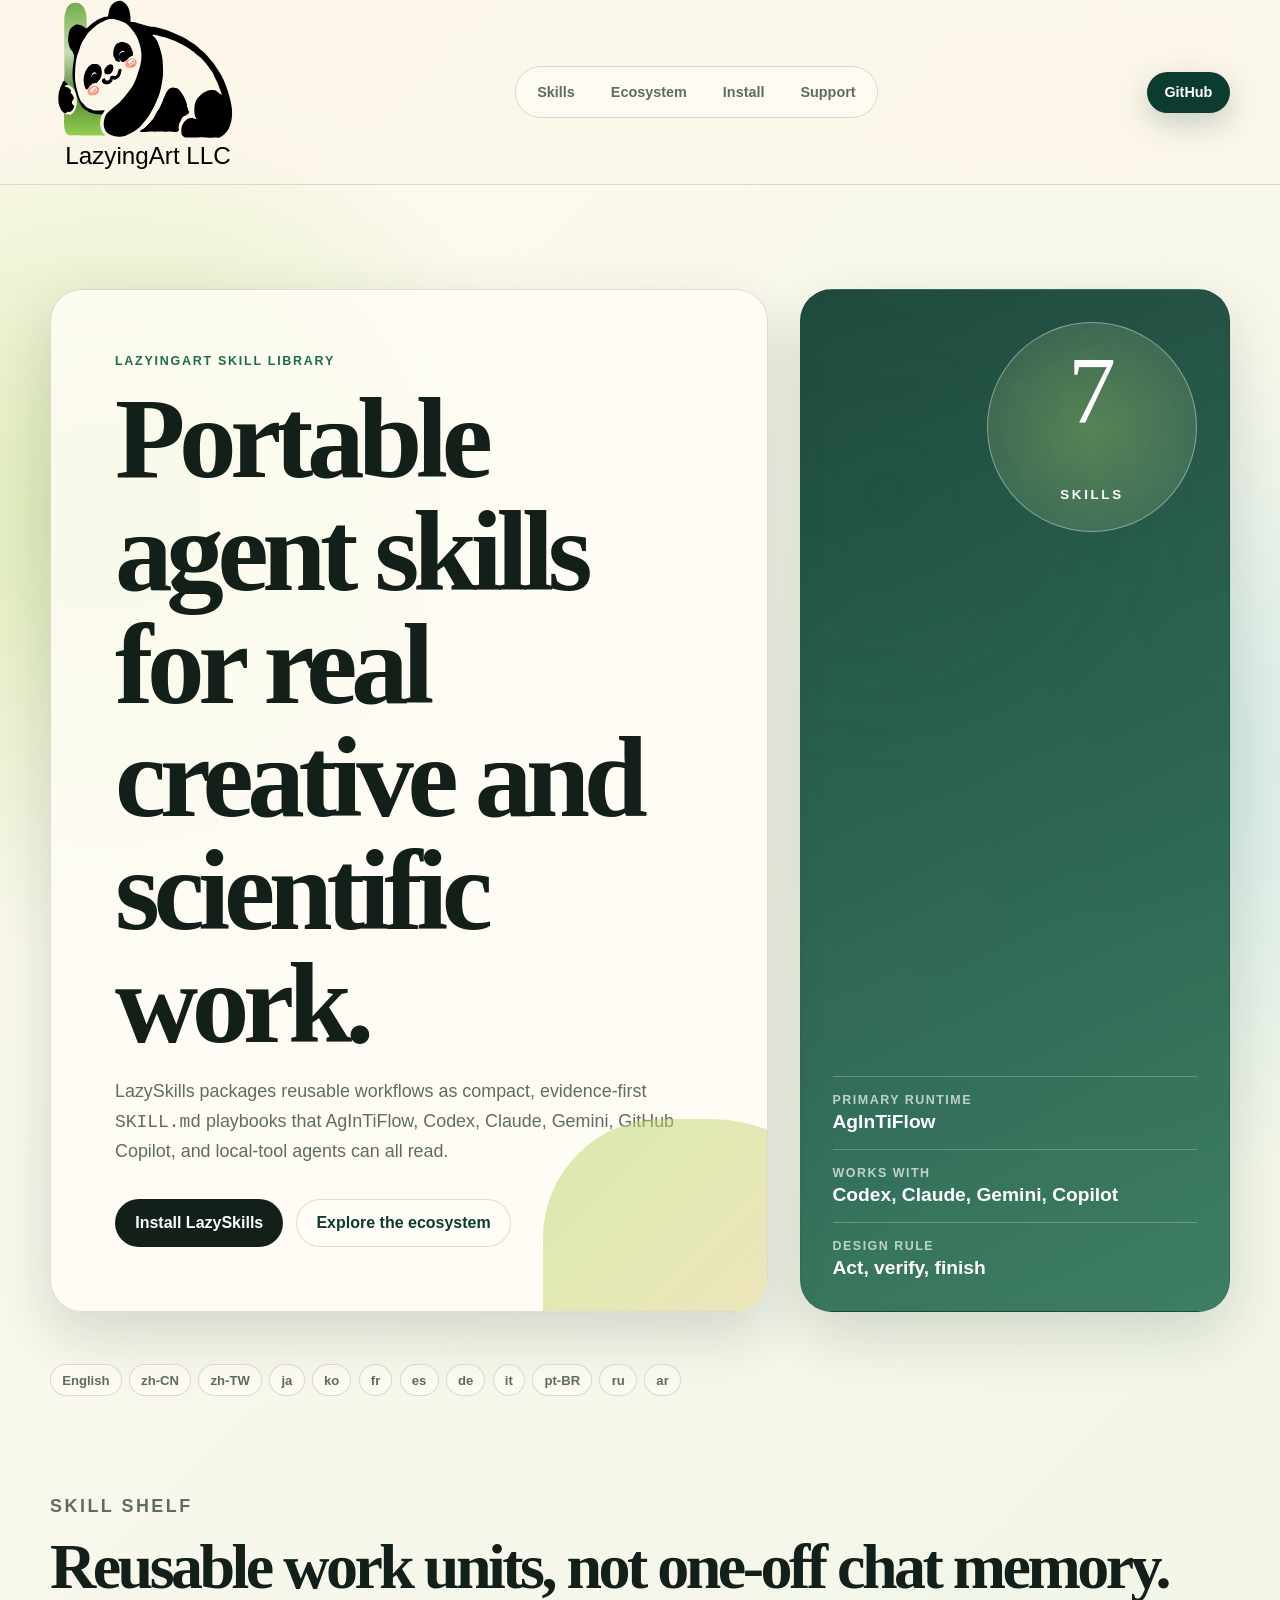
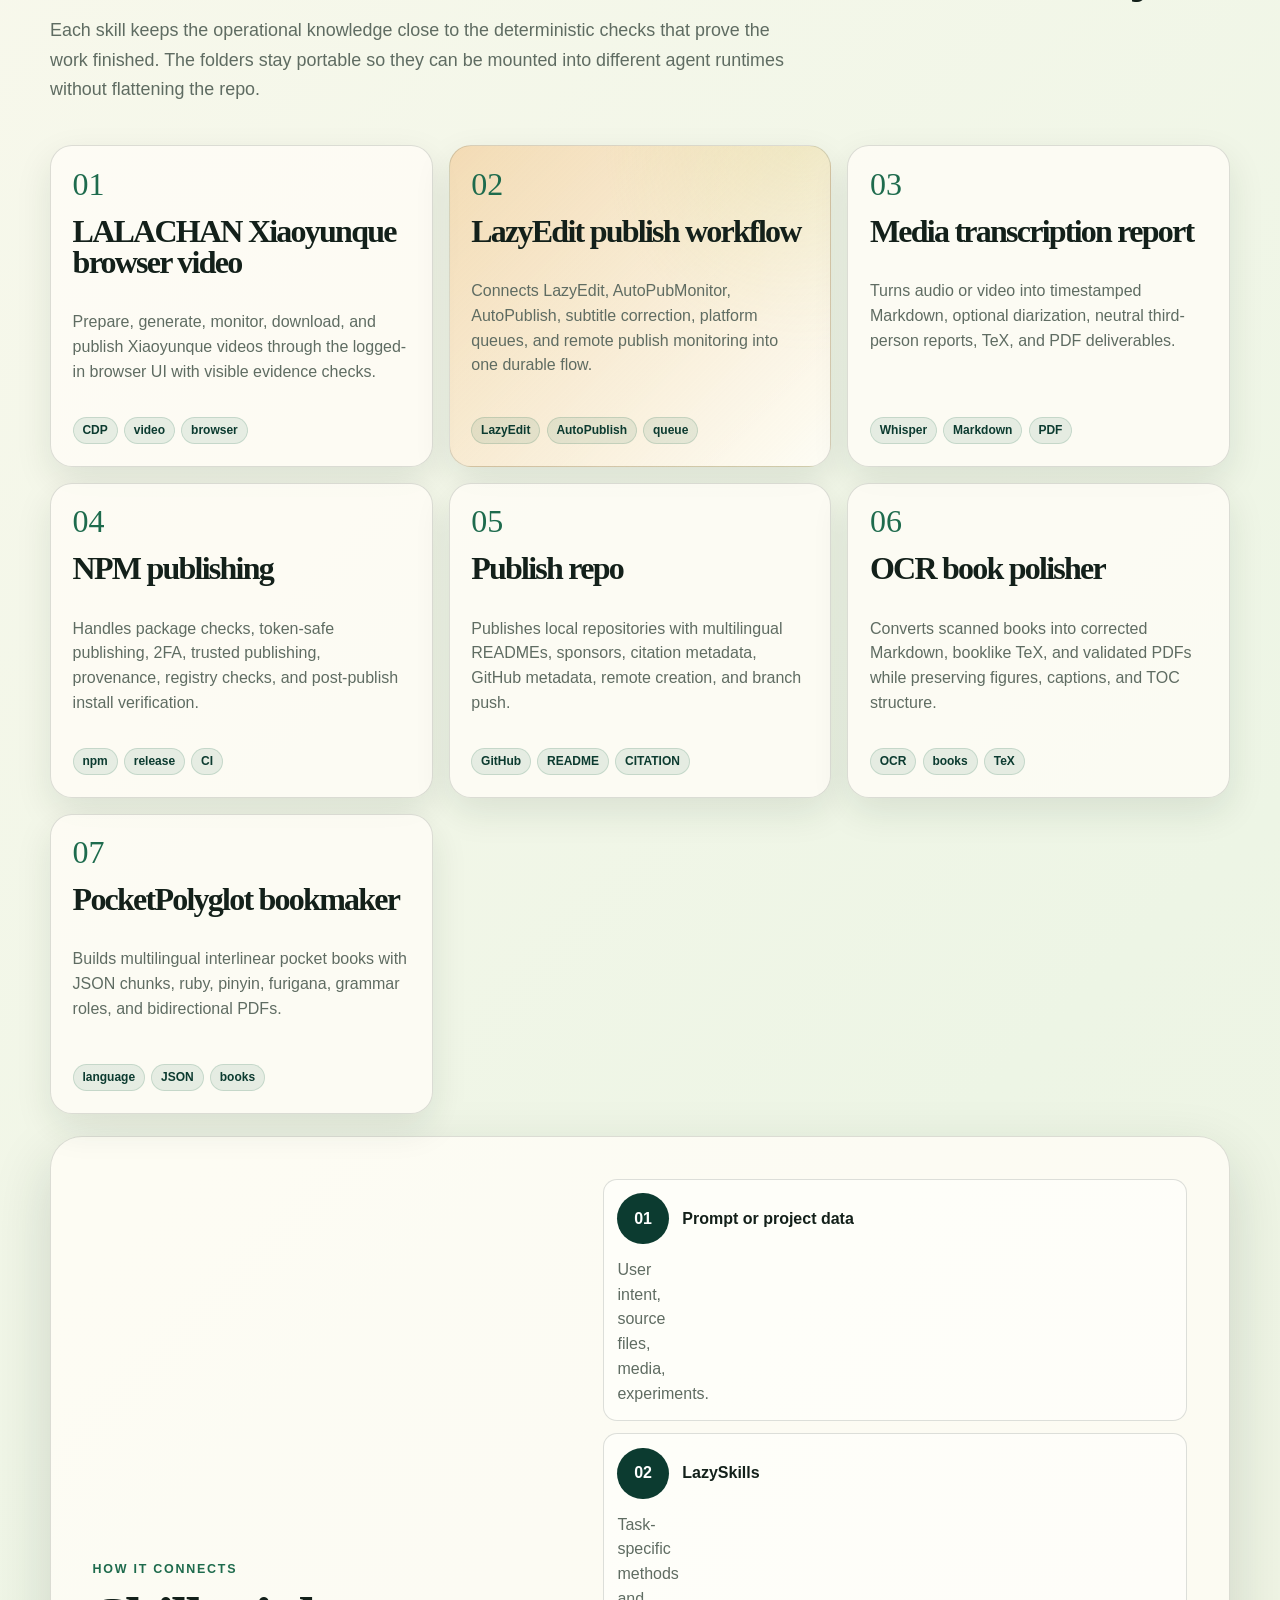
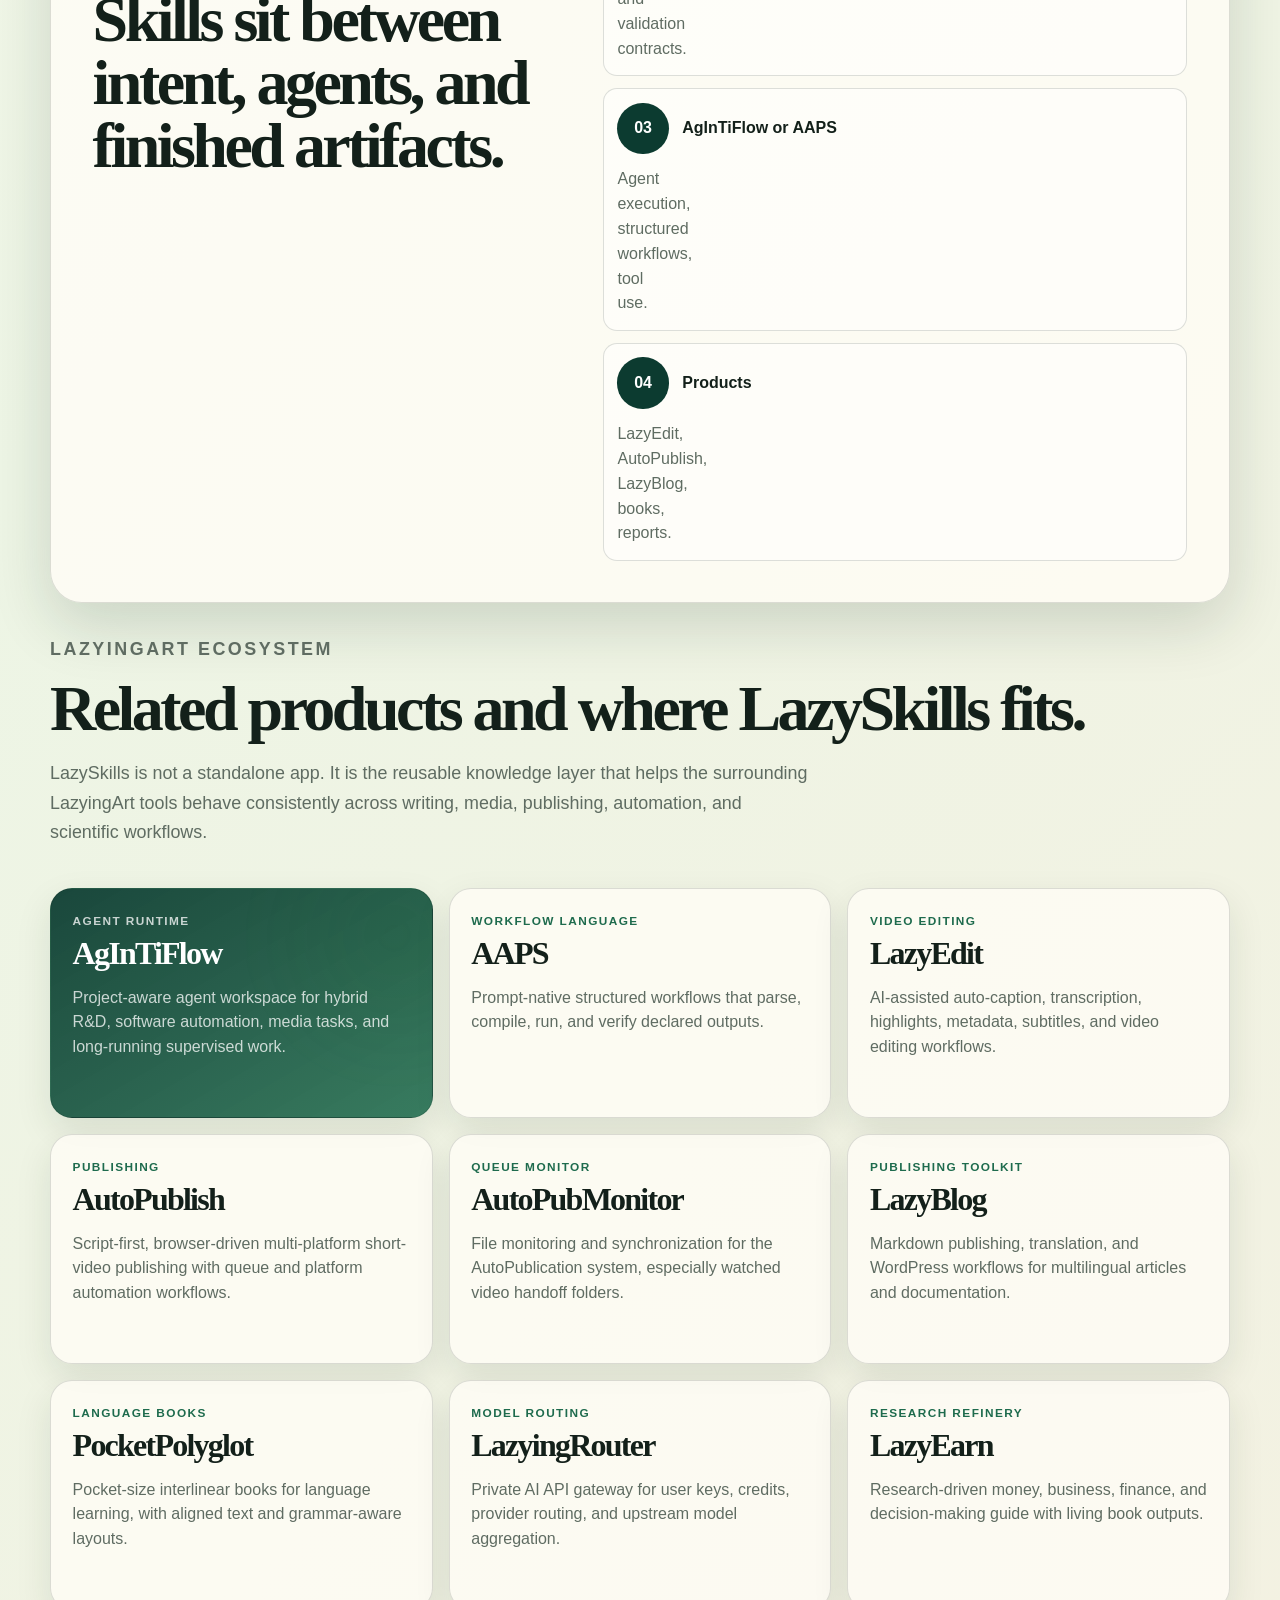
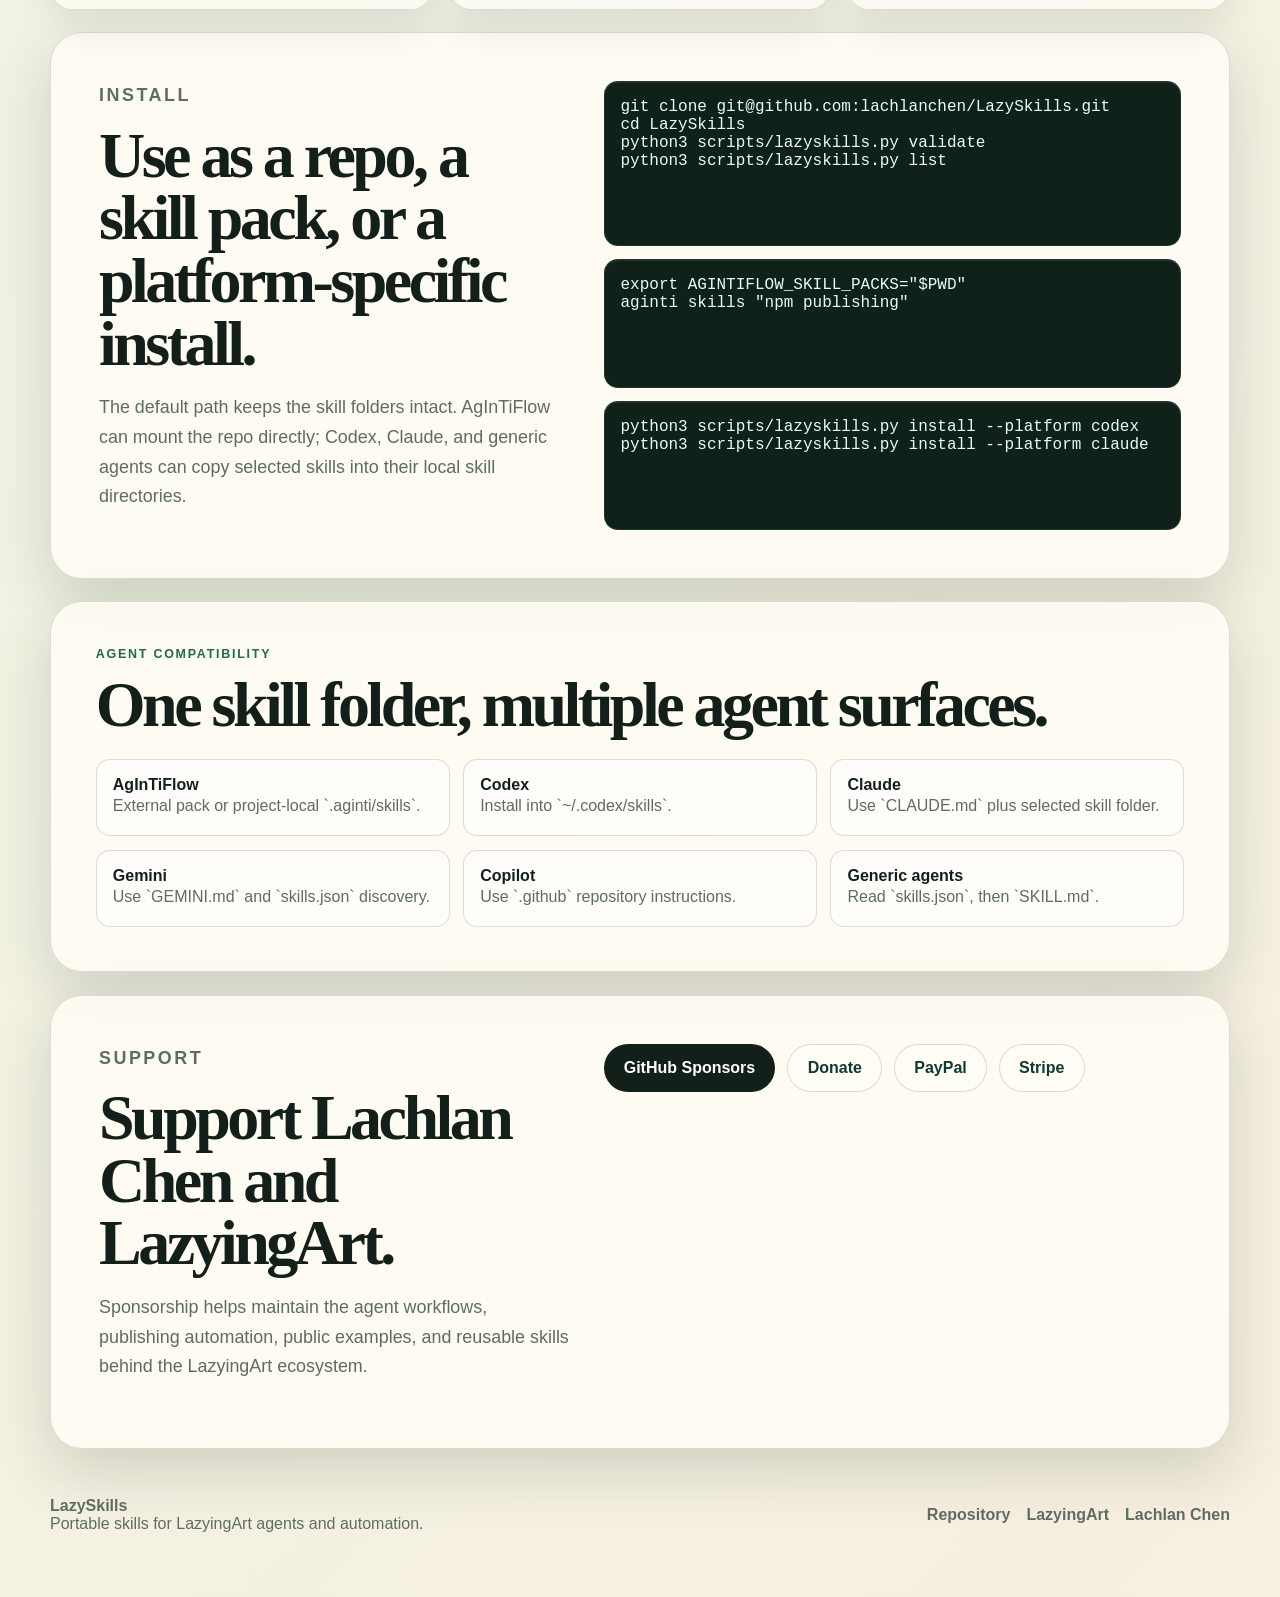
==== commit d55e3790: "Add citation workflow to publish repo skill" ====
--- a/website/index.html
+++ b/website/index.html
@@ -145,11 +145,11 @@
           <span class="card-index">05</span>
           <h3>Publish repo</h3>
           <p>
-            Publishes local git repositories to GitHub with safe commit checks,
-            remote creation, branch push, homepage, description, and topics.
-          </p>
-          <div class="tag-row">
-            <span>GitHub</span><span>release</span><span>metadata</span>
+            Publishes local repositories with multilingual READMEs, sponsors,
+            citation metadata, GitHub metadata, remote creation, and branch push.
+          </p>
+          <div class="tag-row">
+            <span>GitHub</span><span>README</span><span>CITATION</span>
           </div>
         </article>
 
